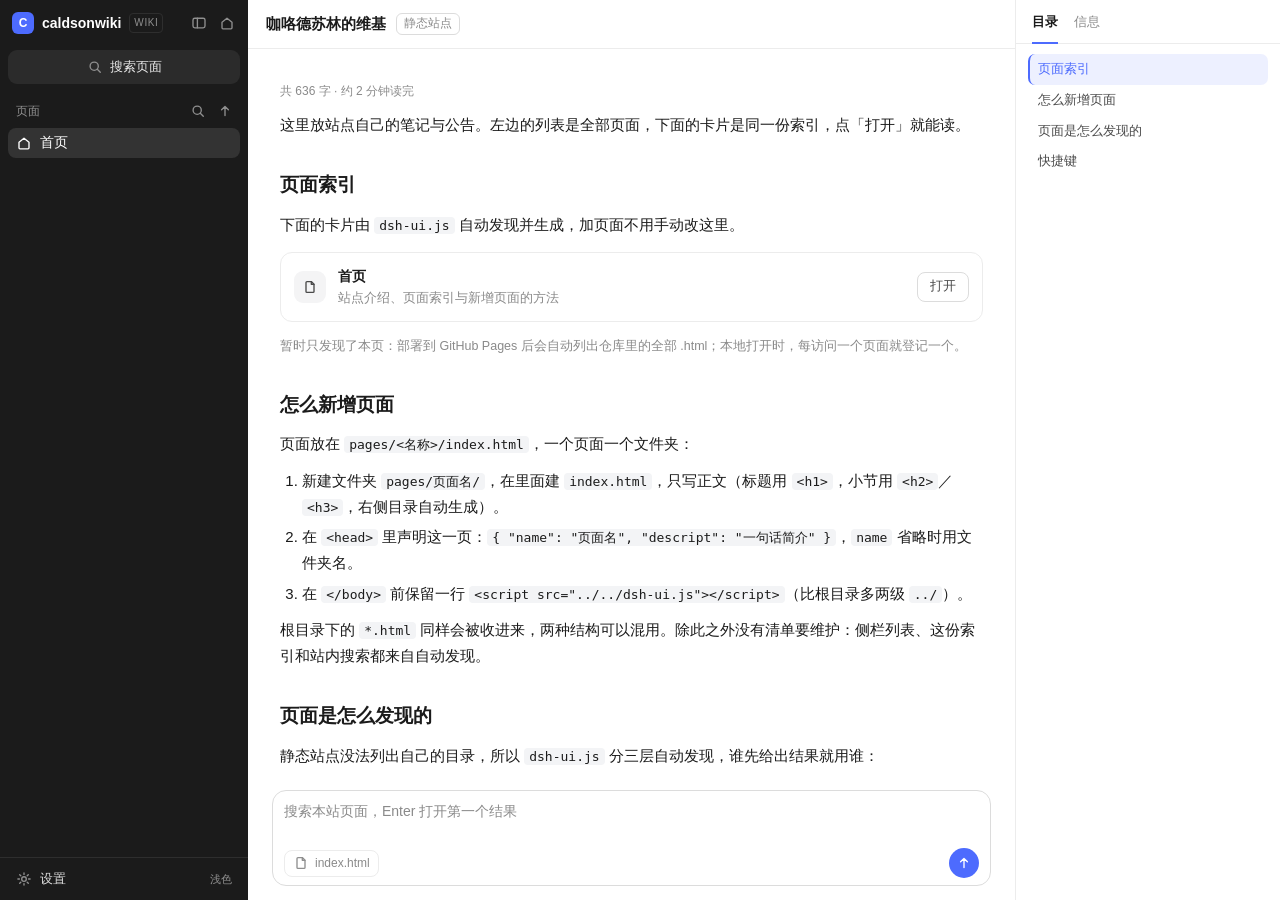
==== index.html @ 943b7131 "first test" ====
<!DOCTYPE html>
<html lang="zh-CN">
<head>
    <meta charset="UTF-8">
    <meta name="viewport" content="width=device-width, initial-scale=1.0">
    <title>首页 - 咖咯德苏林的维基</title>
    <script type="application/json" id="page-meta">
    {
        "name": "首页",
        "descript": "站点介绍、页面索引与新增页面的方法"
    }
    </script>
</head>
<body>
    <h1>咖咯德苏林的维基</h1>

    <p>这里放站点自己的笔记与公告。左边的列表是全部页面，下面的卡片是同一份索引，点「打开」就能读。</p>

    <h2 id="页面索引">页面索引</h2>
    <p>下面的卡片由 <code>dsh-ui.js</code> 自动发现并生成，加页面不用手动改这里。</p>
    <div data-wiki-index></div>

    <h2 id="怎么新增页面">怎么新增页面</h2>
    <p>页面放在 <code>pages/&lt;名称&gt;/index.html</code>，一个页面一个文件夹：</p>
    <ol>
        <li>新建文件夹 <code>pages/页面名/</code>，在里面建 <code>index.html</code>，只写正文（标题用 <code>&lt;h1&gt;</code>，小节用 <code>&lt;h2&gt;</code>／<code>&lt;h3&gt;</code>，右侧目录自动生成）。</li>
        <li>在 <code>&lt;head&gt;</code> 里声明这一页：<code>{ "name": "页面名", "descript": "一句话简介" }</code>，<code>name</code> 省略时用文件夹名。</li>
        <li>在 <code>&lt;/body&gt;</code> 前保留一行 <code>&lt;script src="../../dsh-ui.js"&gt;&lt;/script&gt;</code>（比根目录多两级 <code>../</code>）。</li>
    </ol>
    <p>根目录下的 <code>*.html</code> 同样会被收进来，两种结构可以混用。除此之外没有清单要维护：侧栏列表、这份索引和站内搜索都来自自动发现。</p>

    <h2 id="页面是怎么发现的">页面是怎么发现的</h2>
    <p>静态站点没法列出自己的目录，所以 <code>dsh-ui.js</code> 分三层自动发现，谁先给出结果就用谁：</p>
    <ul>
        <li>部署在 GitHub Pages 上时，直接问 GitHub API 要仓库根目录下的 <code>.html</code> 列表，第一次打开就是全的。</li>
        <li>如果仓库里放了可选的 <code>pages.json</code> 清单，就优先读它（格式见 README）。</li>
        <li>其它情况（例如本地双击打开）用 localStorage 自注册：每访问一个页面就登记一个，列表会越用越全。</li>
    </ul>

    <h2 id="快捷键">快捷键</h2>
    <ul>
        <li><code>/</code> 或 <code>Ctrl</code>+<code>K</code>：聚焦底部搜索框</li>
        <li><code>↑</code> <code>↓</code>：在搜索结果里移动，<code>Enter</code> 打开</li>
        <li><code>Esc</code>：收起搜索结果，或关掉手机上的侧栏</li>
    </ul>

    <script src="dsh-ui.js"></script>
</body>
</html>
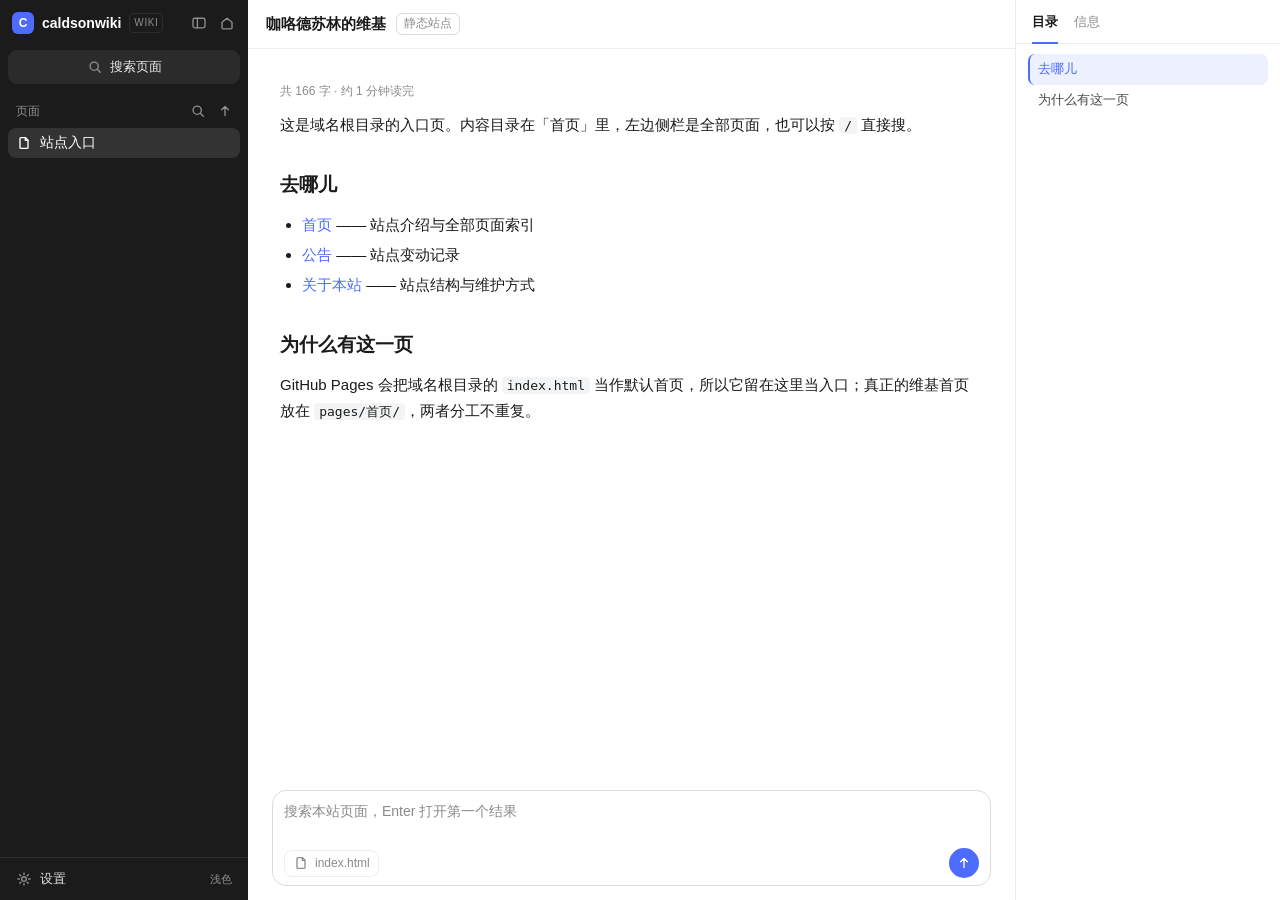
==== commit 67a55773: "4" ====
--- a/index.html
+++ b/index.html
@@ -3,46 +3,28 @@
 <head>
     <meta charset="UTF-8">
     <meta name="viewport" content="width=device-width, initial-scale=1.0">
-    <title>首页 - 咖咯德苏林的维基</title>
+    <title>站点入口 - 咖咯德苏林的维基</title>
     <script type="application/json" id="page-meta">
     {
-        "name": "首页",
-        "descript": "站点介绍、页面索引与新增页面的方法"
+        "name": "站点入口",
+        "descript": "域名根目录的入口页，通向维基首页与公告"
     }
     </script>
 </head>
 <body>
     <h1>咖咯德苏林的维基</h1>
 
-    <p>这里放站点自己的笔记与公告。左边的列表是全部页面，下面的卡片是同一份索引，点「打开」就能读。</p>
+    <p>这是域名根目录的入口页。内容目录在「首页」里，左边侧栏是全部页面，也可以按 <code>/</code> 直接搜。</p>
 
-    <h2 id="页面索引">页面索引</h2>
-    <p>下面的卡片由 <code>dsh-ui.js</code> 自动发现并生成，加页面不用手动改这里。</p>
-    <div data-wiki-index></div>
-
-    <h2 id="怎么新增页面">怎么新增页面</h2>
-    <p>页面放在 <code>pages/&lt;名称&gt;/index.html</code>，一个页面一个文件夹：</p>
-    <ol>
-        <li>新建文件夹 <code>pages/页面名/</code>，在里面建 <code>index.html</code>，只写正文（标题用 <code>&lt;h1&gt;</code>，小节用 <code>&lt;h2&gt;</code>／<code>&lt;h3&gt;</code>，右侧目录自动生成）。</li>
-        <li>在 <code>&lt;head&gt;</code> 里声明这一页：<code>{ "name": "页面名", "descript": "一句话简介" }</code>，<code>name</code> 省略时用文件夹名。</li>
-        <li>在 <code>&lt;/body&gt;</code> 前保留一行 <code>&lt;script src="../../dsh-ui.js"&gt;&lt;/script&gt;</code>（比根目录多两级 <code>../</code>）。</li>
-    </ol>
-    <p>根目录下的 <code>*.html</code> 同样会被收进来，两种结构可以混用。除此之外没有清单要维护：侧栏列表、这份索引和站内搜索都来自自动发现。</p>
-
-    <h2 id="页面是怎么发现的">页面是怎么发现的</h2>
-    <p>静态站点没法列出自己的目录，所以 <code>dsh-ui.js</code> 分三层自动发现，谁先给出结果就用谁：</p>
+    <h2 id="去哪儿">去哪儿</h2>
     <ul>
-        <li>部署在 GitHub Pages 上时，直接问 GitHub API 要仓库根目录下的 <code>.html</code> 列表，第一次打开就是全的。</li>
-        <li>如果仓库里放了可选的 <code>pages.json</code> 清单，就优先读它（格式见 README）。</li>
-        <li>其它情况（例如本地双击打开）用 localStorage 自注册：每访问一个页面就登记一个，列表会越用越全。</li>
+        <li><a href="pages/首页/index.html">首页</a> —— 站点介绍与全部页面索引</li>
+        <li><a href="pages/公告/index.html">公告</a> —— 站点变动记录</li>
+        <li><a href="about.html">关于本站</a> —— 站点结构与维护方式</li>
     </ul>
 
-    <h2 id="快捷键">快捷键</h2>
-    <ul>
-        <li><code>/</code> 或 <code>Ctrl</code>+<code>K</code>：聚焦底部搜索框</li>
-        <li><code>↑</code> <code>↓</code>：在搜索结果里移动，<code>Enter</code> 打开</li>
-        <li><code>Esc</code>：收起搜索结果，或关掉手机上的侧栏</li>
-    </ul>
+    <h2 id="为什么有这一页">为什么有这一页</h2>
+    <p>GitHub Pages 会把域名根目录的 <code>index.html</code> 当作默认首页，所以它留在这里当入口；真正的维基首页放在 <code>pages/首页/</code>，两者分工不重复。</p>
 
     <script src="dsh-ui.js"></script>
 </body>
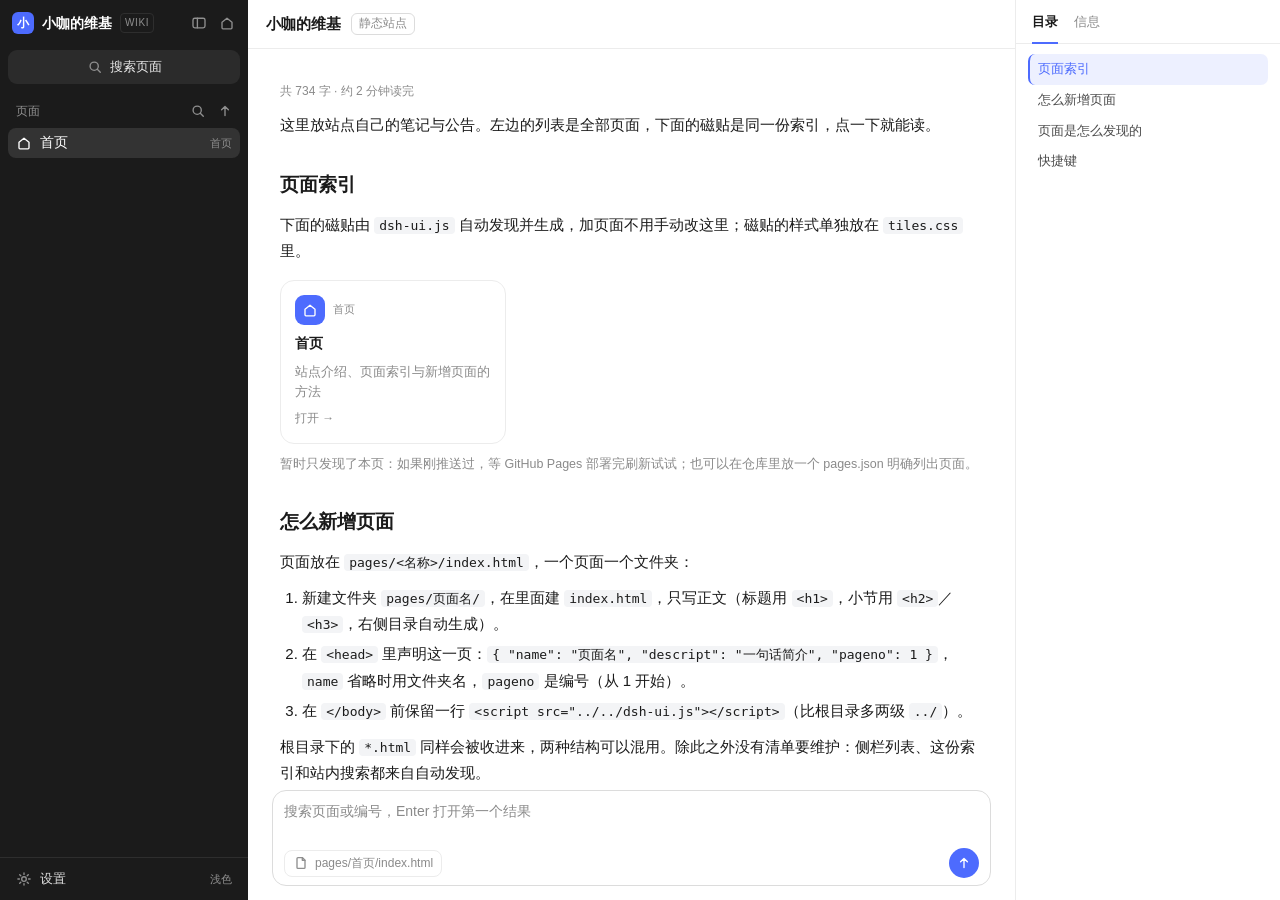
==== commit 2abd4947: "update a lots" ====
--- a/index.html
+++ b/index.html
@@ -3,29 +3,18 @@
 <head>
     <meta charset="UTF-8">
     <meta name="viewport" content="width=device-width, initial-scale=1.0">
-    <title>站点入口 - 咖咯德苏林的维基</title>
-    <script type="application/json" id="page-meta">
-    {
-        "name": "站点入口",
-        "descript": "域名根目录的入口页，通向维基首页与公告"
-    }
-    </script>
+    <title>小咖的维基</title>
+
+    <!--
+        域名根目录只是入口：立刻跳到维基首页。
+        GitHub Pages 要求根目录必须有 index.html，所以这一页留着当跳转页，本身不算一个页面。
+        它不在侧栏里出现（见 dsh-ui.js 的 WIKI.ignore）。
+    -->
+    <link rel="canonical" href="pages/首页/index.html">
+    <meta http-equiv="refresh" content="0; url=pages/首页/index.html">
+    <script>location.replace('pages/首页/index.html');</script>
 </head>
 <body>
-    <h1>咖咯德苏林的维基</h1>
-
-    <p>这是域名根目录的入口页。内容目录在「首页」里，左边侧栏是全部页面，也可以按 <code>/</code> 直接搜。</p>
-
-    <h2 id="去哪儿">去哪儿</h2>
-    <ul>
-        <li><a href="pages/首页/index.html">首页</a> —— 站点介绍与全部页面索引</li>
-        <li><a href="pages/公告/index.html">公告</a> —— 站点变动记录</li>
-        <li><a href="about.html">关于本站</a> —— 站点结构与维护方式</li>
-    </ul>
-
-    <h2 id="为什么有这一页">为什么有这一页</h2>
-    <p>GitHub Pages 会把域名根目录的 <code>index.html</code> 当作默认首页，所以它留在这里当入口；真正的维基首页放在 <code>pages/首页/</code>，两者分工不重复。</p>
-
-    <script src="dsh-ui.js"></script>
+    <p>正在前往<a href="pages/首页/index.html">首页</a>……</p>
 </body>
 </html>
